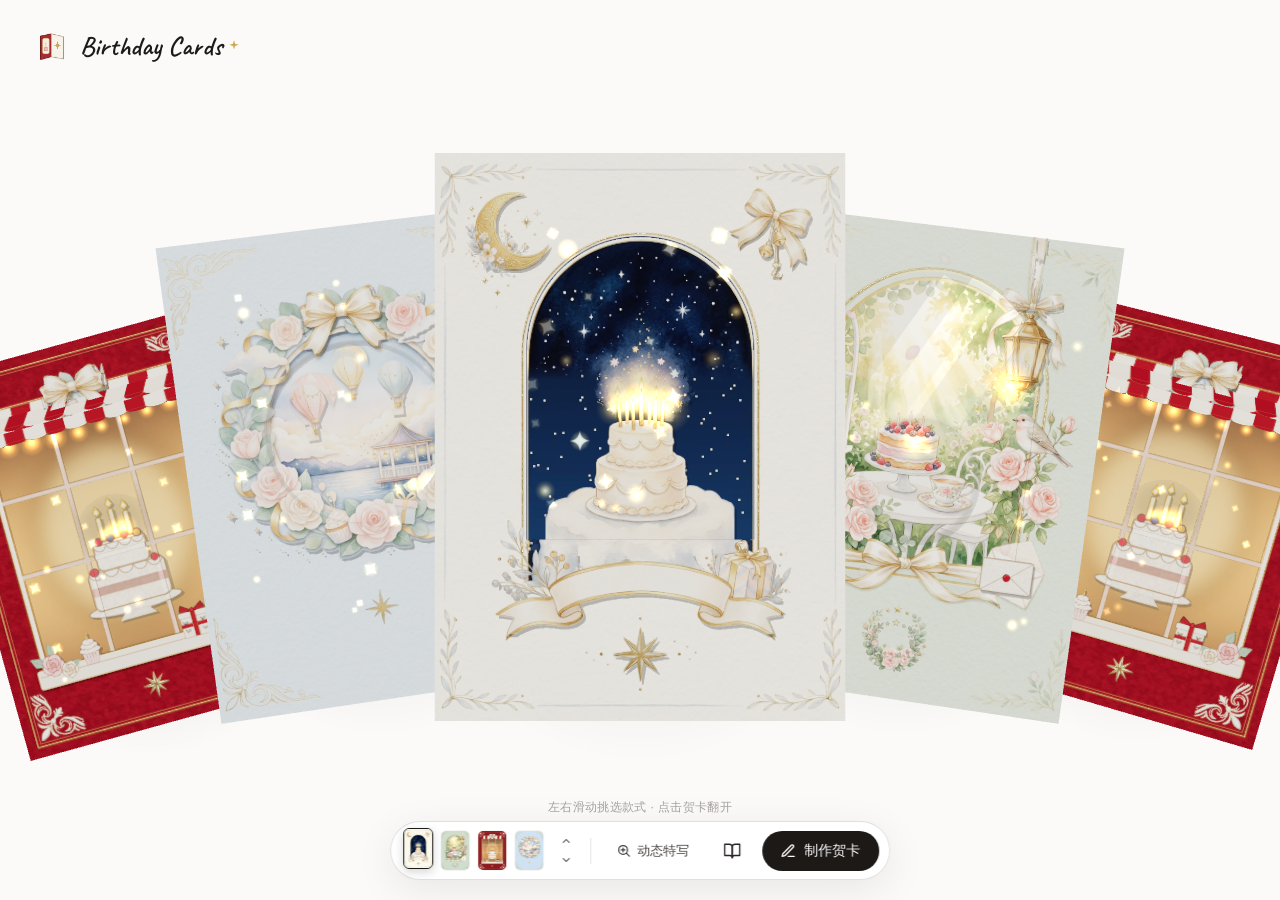
==== docs/index.html @ a349e6c0 "Initial commit: Birthday Cards 3D interactive greeting cards & GitHub Pages site" ====
<!DOCTYPE html>
<html lang="zh-CN">
<head>
  <meta charset="UTF-8" />
  <meta name="viewport" content="width=device-width, initial-scale=1.0, maximum-scale=1.0, user-scalable=no" />
  <title>Birthday Cards — 制作与分享你的生日贺卡</title>
  <meta property="og:title" content="Birthday Cards — 制作与分享你的生日贺卡" />
  <meta property="og:description" content="亲手挑一张 3D 立体生日贺卡，写下祝福、装进信封、盖上火漆印章，附带专属微信生日红包送给朋友。" />
  <meta property="og:type" content="website" />
  <link rel="icon" type="image/webp" href="./assets/brand/mark.webp" />
  <link rel="preconnect" href="https://fonts.googleapis.com" />
  <link rel="preconnect" href="https://fonts.gstatic.com" crossorigin />
  <link href="https://fonts.googleapis.com/css2?family=Caveat:wght@500;600&family=Cormorant+Garamond:ital,wght@0,500;0,600;1,500&family=Ma+Shan+Zheng&family=Noto+Serif+SC:wght@400;600&display=swap" rel="stylesheet" />
  <link rel="stylesheet" href="./css/styles.css" />
  <script type="importmap">
    {
      "imports": {
        "three": "./vendor/three.module.js"
      }
    }
  </script>
</head>
<body>
  <div id="site-loading" class="site-loading" aria-hidden="false">
    <div class="loading-inner">
      <div class="loading-illustration">
        <img src="./assets/brand/mark.webp" alt="" class="loading-mark" />
        <svg class="loading-sparkles" viewBox="0 0 120 80" fill="none" aria-hidden="true">
          <path d="M22 18L24 23L29 25L24 27L22 32L20 27L15 25L20 23Z" fill="#d4a84f" />
          <path d="M98 14L99.5 18L103.5 19.5L99.5 21L98 25L96.5 21L92.5 19.5L96.5 18Z" fill="#d4a84f" />
          <circle cx="92" cy="60" r="2.2" fill="#d4a84f" opacity="0.7" />
          <circle cx="30" cy="62" r="1.8" fill="#d4a84f" opacity="0.6" />
        </svg>
      </div>
      <div class="loading-title">Birthday Cards</div>
      <div class="loading-subtitle">A little birthday magic is on its way...</div>
    </div>
  </div>

  <div id="app"></div>
  <div id="toast-container" class="toast-container" aria-live="polite"></div>

  <script>
    window.__STANDALONE_BUNDLE__ = true;
    window.__INLINE_ASSETS__ = {"/assets/brand/mark.png": "./assets/brand/mark.webp", "/assets/cards/candlelight-wish/cover.png": "./assets/cards/candlelight-wish/cover.webp", "/assets/cards/candlelight-wish/emblem.png": "./assets/cards/candlelight-wish/emblem.webp", "/assets/cards/candlelight-wish/foil.png": "./assets/cards/candlelight-wish/foil.webp", "/assets/cards/candlelight-wish/layers/bg.png": "./assets/cards/candlelight-wish/layers/bg.webp", "/assets/cards/candlelight-wish/layers/cake.png": "./assets/cards/candlelight-wish/layers/cake.webp", "/assets/cards/candlelight-wish/layers/frame.png": "./assets/cards/candlelight-wish/layers/frame.webp", "/assets/cards/candlelight-wish/layers/prop-bells.png": "./assets/cards/candlelight-wish/layers/prop-bells.webp", "/assets/cards/candlelight-wish/layers/prop-moon.png": "./assets/cards/candlelight-wish/layers/prop-moon.webp", "/assets/cards/candlelight-wish/layers/prop-ribbon.png": "./assets/cards/candlelight-wish/layers/prop-ribbon.webp", "/assets/cards/candlelight-wish/layers/prop-star.png": "./assets/cards/candlelight-wish/layers/prop-star.webp", "/assets/cards/candlelight-wish/relief-normal.png": "./assets/cards/candlelight-wish/relief-normal.webp", "/assets/cards/candlelight-wish/thumb.png": "./assets/cards/candlelight-wish/thumb.webp", "/assets/cards/garden-tea/cover.png": "./assets/cards/garden-tea/cover.webp", "/assets/cards/garden-tea/emblem.png": "./assets/cards/garden-tea/emblem.webp", "/assets/cards/garden-tea/foil.png": "./assets/cards/garden-tea/foil.webp", "/assets/cards/garden-tea/layers/bg.png": "./assets/cards/garden-tea/layers/bg.webp", "/assets/cards/garden-tea/layers/frame.png": "./assets/cards/garden-tea/layers/frame.webp", "/assets/cards/garden-tea/layers/prop-envelope.png": "./assets/cards/garden-tea/layers/prop-envelope.webp", "/assets/cards/garden-tea/layers/prop-lantern.png": "./assets/cards/garden-tea/layers/prop-lantern.webp", "/assets/cards/garden-tea/layers/prop-ribbon.png": "./assets/cards/garden-tea/layers/prop-ribbon.webp", "/assets/cards/garden-tea/layers/prop-wreath.png": "./assets/cards/garden-tea/layers/prop-wreath.webp", "/assets/cards/garden-tea/layers/table.png": "./assets/cards/garden-tea/layers/table.webp", "/assets/cards/garden-tea/relief-normal.png": "./assets/cards/garden-tea/relief-normal.webp", "/assets/cards/garden-tea/thumb.png": "./assets/cards/garden-tea/thumb.webp", "/assets/cards/patisserie-window/cover.png": "./assets/cards/patisserie-window/cover.webp", "/assets/cards/patisserie-window/emblem.png": "./assets/cards/patisserie-window/emblem.webp", "/assets/cards/patisserie-window/foil.png": "./assets/cards/patisserie-window/foil.webp", "/assets/cards/patisserie-window/layers/awning-tex.png": "./assets/cards/patisserie-window/layers/awning-tex.webp", "/assets/cards/patisserie-window/layers/bg.png": "./assets/cards/patisserie-window/layers/bg.webp", "/assets/cards/patisserie-window/layers/cake.png": "./assets/cards/patisserie-window/layers/cake.webp", "/assets/cards/patisserie-window/layers/frame.png": "./assets/cards/patisserie-window/layers/frame.webp", "/assets/cards/patisserie-window/layers/prop-bow.png": "./assets/cards/patisserie-window/layers/prop-bow.webp", "/assets/cards/patisserie-window/layers/prop-sill.png": "./assets/cards/patisserie-window/layers/prop-sill.webp", "/assets/cards/patisserie-window/relief-normal.png": "./assets/cards/patisserie-window/relief-normal.webp", "/assets/cards/patisserie-window/thumb.png": "./assets/cards/patisserie-window/thumb.webp", "/assets/cards/sky-balloons/cover.png": "./assets/cards/sky-balloons/cover.webp", "/assets/cards/sky-balloons/emblem.png": "./assets/cards/sky-balloons/emblem.webp", "/assets/cards/sky-balloons/foil.png": "./assets/cards/sky-balloons/foil.webp", "/assets/cards/sky-balloons/layers/balloon-blue.png": "./assets/cards/sky-balloons/layers/balloon-blue.webp", "/assets/cards/sky-balloons/layers/balloon-gold.png": "./assets/cards/sky-balloons/layers/balloon-gold.webp", "/assets/cards/sky-balloons/layers/balloon-pink.png": "./assets/cards/sky-balloons/layers/balloon-pink.webp", "/assets/cards/sky-balloons/layers/bg.png": "./assets/cards/sky-balloons/layers/bg.webp", "/assets/cards/sky-balloons/layers/frame.png": "./assets/cards/sky-balloons/layers/frame.webp", "/assets/cards/sky-balloons/layers/prop-bow.png": "./assets/cards/sky-balloons/layers/prop-bow.webp", "/assets/cards/sky-balloons/layers/prop-star.png": "./assets/cards/sky-balloons/layers/prop-star.webp", "/assets/cards/sky-balloons/layers/wreath.png": "./assets/cards/sky-balloons/layers/wreath.webp", "/assets/cards/sky-balloons/relief-normal.png": "./assets/cards/sky-balloons/relief-normal.webp", "/assets/cards/sky-balloons/thumb.png": "./assets/cards/sky-balloons/thumb.webp", "/assets/stickers/balloon.png": "./assets/stickers/balloon.webp", "/assets/stickers/bow.png": "./assets/stickers/bow.webp", "/assets/stickers/cake.png": "./assets/stickers/cake.webp", "/assets/stickers/candle.png": "./assets/stickers/candle.webp", "/assets/stickers/crown.png": "./assets/stickers/crown.webp", "/assets/stickers/cupcake.png": "./assets/stickers/cupcake.webp", "/assets/stickers/envelope.png": "./assets/stickers/envelope.webp", "/assets/stickers/gift.png": "./assets/stickers/gift.webp", "/assets/stickers/moon.png": "./assets/stickers/moon.webp", "/assets/stickers/sparkles.png": "./assets/stickers/sparkles.webp", "/assets/stickers/star-gold.png": "./assets/stickers/star-gold.webp", "/assets/stickers/wreath.png": "./assets/stickers/wreath.webp", "/assets/textures/kraft-albedo.png": "./assets/textures/kraft-albedo.webp", "/assets/textures/kraft-normal.png": "./assets/textures/kraft-normal.webp", "/assets/textures/lining-crimson-stars.png": "./assets/textures/lining-crimson-stars.webp", "/assets/textures/pearl-normal.png": "./assets/textures/pearl-normal.webp", "/assets/textures/watercolor-normal.png": "./assets/textures/watercolor-normal.webp", "/assets/textures/watercolor-rough.png": "./assets/textures/watercolor-rough.webp"};
  </script>
  <script type="module" src="./js/main.js"></script>
</body>
</html>
---- docs/css/styles.css ----
:root {
  --bg-canvas: #fbfaf9;
  --surface-white: #ffffff;
  --surface-glass: rgba(255, 255, 255, 0.92);
  --border-subtle: rgba(214, 211, 209, 0.72);
  --border-hairline: #ece9e4;
  --ink-900: #1c1917;
  --ink-800: #292524;
  --ink-700: #44403c;
  --ink-600: #57534e;
  --ink-500: #78716c;
  --ink-400: #a8a29e;
  --stone-100: #f5f5f4;
  --stone-200: #e7e5e4;
  --amber-50: #fffbeb;
  --amber-900: #78350f;
  --emerald-50: #ecfdf5;
  --emerald-800: #065f46;
  --gold-accent: #c89b44;
  --shadow-dock: 0 10px 40px rgba(0, 0, 0, 0.08);
  --shadow-soft: 0 4px 18px rgba(0, 0, 0, 0.06);

  --font-sans: -apple-system, BlinkMacSystemFont, "PingFang SC", "Hiragino Sans GB", "Microsoft YaHei", "Segoe UI", sans-serif;
  --font-hand-zh: "Ma Shan Zheng", "Kaiti SC", "STKaiti", "KaiTi", serif;
  --font-caveat: "Caveat", "Cormorant Garamond", "Segoe Script", cursive;
  --font-songti: "Noto Serif SC", "Songti SC", "STSong", "SimSun", serif;
}

*, *::before, *::after {
  box-sizing: border-box;
}

html, body {
  margin: 0;
  padding: 0;
  width: 100%;
  height: 100%;
  background: var(--bg-canvas);
  color: var(--ink-900);
  font-family: var(--font-sans);
  -webkit-font-smoothing: antialiased;
  -moz-osx-font-smoothing: grayscale;
  overflow: hidden;
  user-select: none;
}

button, input, textarea {
  font-family: inherit;
}

button {
  cursor: pointer;
  border: none;
  background: none;
  color: inherit;
  padding: 0;
}

a {
  color: inherit;
  text-decoration: none;
}

/* Loading Splash */
.site-loading {
  position: fixed;
  inset: 0;
  z-index: 9999;
  background: var(--bg-canvas);
  display: flex;
  align-items: center;
  justify-content: center;
  transition: opacity 0.45s ease, visibility 0.45s ease;
}

.site-loading.hidden {
  opacity: 0;
  visibility: hidden;
  pointer-events: none;
}

.loading-inner {
  display: flex;
  flex-direction: column;
  align-items: center;
  text-align: center;
  gap: 10px;
}

.loading-illustration {
  position: relative;
  width: 120px;
  height: 80px;
  display: flex;
  align-items: center;
  justify-content: center;
}

.loading-mark {
  width: 66px;
  height: 66px;
  object-fit: contain;
  animation: gentle-float 2.4s ease-in-out infinite;
}

.loading-sparkles {
  position: absolute;
  inset: 0;
  width: 100%;
  height: 100%;
}

.loading-title {
  font-family: var(--font-caveat);
  font-size: 32px;
  font-weight: 600;
  letter-spacing: 0.01em;
  color: var(--ink-900);
}

.loading-subtitle {
  font-size: 13px;
  color: var(--ink-500);
  letter-spacing: 0.02em;
}

@keyframes gentle-float {
  0%, 100% { transform: translateY(0px); }
  50% { transform: translateY(-4px); }
}

/* App Shell */
#app {
  position: relative;
  width: 100%;
  height: 100%;
}

.stage-canvas-wrap {
  position: relative;
  width: 100%;
  height: 100%;
  overflow: hidden;
  touch-action: none;
}

.stage-canvas-wrap canvas {
  display: block;
  width: 100%;
  height: 100%;
  outline: none;
}

/* Brand Header (Home & Letter & Outbox) */
.brand-lockup {
  position: fixed;
  top: 22px;
  left: 28px;
  z-index: 30;
  display: inline-flex;
  align-items: center;
  gap: 10px;
  padding: 6px 10px 6px 6px;
  border-radius: 14px;
  transition: opacity 0.2s ease;
}

.brand-lockup:hover {
  opacity: 0.82;
}

.brand-mark {
  width: 36px;
  height: 36px;
  object-fit: contain;
}

.brand-wordmark {
  display: inline-flex;
  align-items: center;
  gap: 5px;
  font-family: var(--font-caveat);
  font-size: 27px;
  font-weight: 600;
  color: var(--ink-900);
  line-height: 1;
}

.brand-wordmark-zh {
  font-size: 13px;
  font-family: var(--font-sans);
  font-weight: 500;
  color: var(--ink-500);
  margin-left: 4px;
}

/* Home View */
.home-view {
  position: relative;
  width: 100%;
  height: 100%;
}

.home-hint {
  position: fixed;
  bottom: 84px;
  left: 50%;
  transform: translateX(-50%);
  z-index: 20;
  font-size: 12px;
  color: var(--ink-400);
  letter-spacing: 0.03em;
  pointer-events: none;
  transition: opacity 0.25s ease;
}

.home-dock {
  position: fixed;
  bottom: 20px;
  left: 50%;
  transform: translateX(-50%);
  z-index: 30;
  display: flex;
  align-items: center;
  gap: 10px;
  padding: 8px 10px 8px 12px;
  border-radius: 999px;
  background: var(--surface-glass);
  backdrop-filter: blur(20px);
  -webkit-backdrop-filter: blur(20px);
  border: 1px solid var(--border-subtle);
  box-shadow: var(--shadow-dock);
}

.dock-thumbs {
  display: flex;
  align-items: center;
  gap: 7px;
}

.dock-thumb-btn {
  position: relative;
  width: 30px;
  height: 41px;
  border-radius: 6px;
  overflow: hidden;
  border: 1.5px solid transparent;
  transition: transform 0.2s ease, border-color 0.2s ease, box-shadow 0.2s ease;
  background: var(--stone-100);
}

.dock-thumb-btn img {
  width: 100%;
  height: 100%;
  object-fit: cover;
  display: block;
}

.dock-thumb-btn[aria-pressed="true"] {
  border-color: var(--ink-900);
  transform: translateY(-2px);
  box-shadow: 0 3px 10px rgba(28, 25, 23, 0.18);
}

.dock-thumb-btn:hover:not([aria-pressed="true"]) {
  transform: translateY(-1px);
  border-color: var(--ink-400);
}

.dock-nav-arrows {
  display: flex;
  flex-direction: column;
  gap: 2px;
  padding: 0 2px;
}

.dock-arrow-btn {
  width: 20px;
  height: 17px;
  display: flex;
  align-items: center;
  justify-content: center;
  border-radius: 4px;
  color: var(--ink-500);
  transition: color 0.15s, background 0.15s;
}

.dock-arrow-btn:hover {
  color: var(--ink-900);
  background: rgba(28, 25, 23, 0.06);
}

.dock-divider {
  width: 1px;
  height: 26px;
  background: var(--stone-200);
  margin: 0 2px;
}

.dock-icon-btn {
  width: 40px;
  height: 40px;
  border-radius: 999px;
  display: inline-flex;
  align-items: center;
  justify-content: center;
  color: var(--ink-800);
  transition: background 0.18s ease, transform 0.15s ease;
}

.dock-icon-btn:hover {
  background: rgba(28, 25, 23, 0.06);
}

.dock-icon-btn[aria-pressed="true"] {
  background: rgba(28, 25, 23, 0.08);
  color: var(--ink-900);
}

.primary-pill-btn {
  display: inline-flex;
  align-items: center;
  justify-content: center;
  gap: 8px;
  height: 40px;
  padding: 0 18px;
  border-radius: 999px;
  background: var(--ink-900);
  color: #ffffff;
  font-size: 14px;
  font-weight: 500;
  letter-spacing: 0.01em;
  transition: background 0.18s ease, transform 0.15s ease;
  white-space: nowrap;
}

.primary-pill-btn:hover {
  background: var(--ink-800);
}

.primary-pill-btn:active {
  transform: scale(0.98);
}

.primary-pill-btn:disabled {
  opacity: 0.45;
  cursor: not-allowed;
}

.secondary-pill-btn {
  display: inline-flex;
  align-items: center;
  justify-content: center;
  gap: 6px;
  height: 36px;
  padding: 0 14px;
  border-radius: 999px;
  background: var(--surface-white);
  border: 1px solid var(--stone-200);
  color: var(--ink-800);
  font-size: 13px;
  font-weight: 500;
  transition: background 0.15s, border-color 0.15s;
  white-space: nowrap;
}

.secondary-pill-btn:hover {
  background: var(--stone-100);
  border-color: var(--ink-400);
}

/* Editor View Layout */
.editor-shell {
  display: flex;
  flex-direction: column;
  width: 100%;
  height: 100%;
  background: var(--bg-canvas);
}

.editor-topbar {
  height: 56px;
  flex-shrink: 0;
  display: flex;
  align-items: center;
  justify-content: space-between;
  padding: 0 20px;
  background: var(--surface-white);
  border-bottom: 1px solid var(--border-hairline);
  z-index: 30;
}

.topbar-back-btn {
  display: inline-flex;
  align-items: center;
  gap: 6px;
  font-size: 15px;
  font-weight: 600;
  color: var(--ink-900);
  padding: 6px 10px 6px 4px;
  border-radius: 8px;
  transition: background 0.15s;
}

.topbar-back-btn:hover {
  background: var(--stone-100);
}

.topbar-stepper {
  display: flex;
  align-items: center;
  gap: 10px;
  font-size: 14px;
}

.step-label {
  color: var(--ink-400);
  font-weight: 500;
  transition: color 0.2s;
}

.step-label.active {
  color: var(--ink-900);
  font-weight: 600;
}

.step-sep {
  color: var(--ink-400);
  font-size: 12px;
}

.topbar-actions {
  display: flex;
  align-items: center;
  gap: 10px;
}

.topbar-cta {
  height: 36px;
  padding: 0 18px;
  border-radius: 10px;
  background: var(--ink-900);
  color: #ffffff;
  font-size: 14px;
  font-weight: 500;
  transition: background 0.15s;
}

.topbar-cta:hover {
  background: var(--ink-800);
}

.topbar-secondary {
  height: 36px;
  padding: 0 16px;
  border-radius: 10px;
  background: var(--surface-white);
  border: 1px solid var(--stone-200);
  color: var(--ink-800);
  font-size: 14px;
  font-weight: 500;
}

.topbar-secondary:hover {
  background: var(--stone-100);
}

.editor-body {
  flex: 1;
  min-height: 0;
  display: flex;
  position: relative;
}

/* Left Tool Rail */
.editor-rail {
  width: 76px;
  flex-shrink: 0;
  background: var(--surface-white);
  border-right: 1px solid var(--border-hairline);
  padding: 16px 10px;
  display: flex;
  flex-direction: column;
  align-items: center;
  gap: 10px;
  z-index: 25;
}

.rail-tab-btn {
  width: 54px;
  height: 58px;
  border-radius: 14px;
  display: flex;
  flex-direction: column;
  align-items: center;
  justify-content: center;
  gap: 5px;
  color: var(--ink-600);
  font-size: 12px;
  font-weight: 500;
  transition: background 0.18s, color 0.18s;
}

.rail-tab-btn:hover:not(.active) {
  background: var(--stone-100);
  color: var(--ink-900);
}

.rail-tab-btn.active {
  background: var(--ink-900);
  color: #ffffff;
}

/* Center Stage */
.editor-stage {
  flex: 1;
  min-width: 0;
  position: relative;
  background: var(--bg-canvas);
}

.stage-pagination {
  position: absolute;
  bottom: 20px;
  left: 50%;
  transform: translateX(-50%);
  z-index: 20;
  display: inline-flex;
  align-items: center;
  gap: 14px;
  padding: 6px 14px;
  border-radius: 999px;
  background: rgba(255, 255, 255, 0.78);
  backdrop-filter: blur(12px);
  border: 1px solid rgba(231, 229, 228, 0.7);
  font-size: 13px;
  color: var(--ink-600);
}

.page-nav-btn {
  width: 28px;
  height: 28px;
  border-radius: 999px;
  display: inline-flex;
  align-items: center;
  justify-content: center;
  color: var(--ink-600);
  transition: background 0.15s, color 0.15s;
}

.page-nav-btn:hover {
  background: rgba(28, 25, 23, 0.07);
  color: var(--ink-900);
}

.page-indicator {
  min-width: 72px;
  text-align: center;
  font-weight: 500;
}

/* Projected Canvas Overlays (Inline Text Editor & Sticker Gizmo) */
.canvas-overlay-layer {
  position: absolute;
  inset: 0;
  pointer-events: none;
  z-index: 18;
  overflow: hidden;
}

.inline-text-editor {
  position: absolute;
  pointer-events: auto;
  background: rgba(255, 255, 255, 0.92);
  border: 1.5px solid var(--ink-900);
  border-radius: 8px;
  padding: 6px 10px;
  color: var(--ink-900);
  outline: none;
  box-shadow: 0 8px 26px rgba(0, 0, 0, 0.12);
  resize: none;
  line-height: 1.45;
  overflow: auto;
}

.sticker-gizmo {
  position: absolute;
  pointer-events: auto;
  border: 1.5px dashed rgba(28, 25, 23, 0.68);
  border-radius: 8px;
  cursor: move;
  box-shadow: 0 0 0 1px rgba(255, 255, 255, 0.75);
}

.gizmo-handle {
  position: absolute;
  width: 22px;
  height: 22px;
  border-radius: 999px;
  background: var(--ink-900);
  color: #ffffff;
  display: flex;
  align-items: center;
  justify-content: center;
  font-size: 12px;
  box-shadow: 0 2px 8px rgba(0, 0, 0, 0.2);
}

.gizmo-delete {
  top: -11px;
  right: -11px;
  cursor: pointer;
}

.gizmo-scale {
  bottom: -11px;
  right: -11px;
  cursor: nwse-resize;
  background: #ffffff;
  color: var(--ink-900);
  border: 1.5px solid var(--ink-900);
}

.gizmo-rotate {
  top: -11px;
  left: -11px;
  cursor: grab;
  background: #ffffff;
  color: var(--ink-900);
  border: 1.5px solid var(--ink-900);
}

/* Right Drawer */
.editor-drawer {
  width: 306px;
  flex-shrink: 0;
  background: var(--surface-white);
  border-left: 1px solid var(--border-hairline);
  padding: 22px 20px;
  overflow-y: auto;
  z-index: 25;
}

.drawer-title {
  margin: 0 0 4px;
  font-size: 16px;
  font-weight: 600;
  color: var(--ink-900);
}

.drawer-subtitle {
  margin: 0 0 18px;
  font-size: 12px;
  line-height: 1.5;
  color: var(--ink-500);
}

/* Cover Grid */
.cover-grid {
  display: grid;
  grid-template-columns: repeat(2, 1fr);
  gap: 12px;
}

.cover-card-option {
  position: relative;
  border-radius: 12px;
  overflow: hidden;
  border: 2px solid transparent;
  background: var(--stone-100);
  aspect-ratio: 26 / 36;
  transition: transform 0.15s ease, border-color 0.15s ease;
}

.cover-card-option img {
  width: 100%;
  height: 100%;
  object-fit: cover;
  display: block;
}

.cover-card-option:hover {
  transform: translateY(-2px);
}

.cover-card-option.active {
  border-color: var(--ink-900);
}

.cover-check {
  position: absolute;
  top: 8px;
  right: 8px;
  width: 22px;
  height: 22px;
  border-radius: 999px;
  background: var(--ink-900);
  color: #ffffff;
  display: flex;
  align-items: center;
  justify-content: center;
  box-shadow: 0 2px 6px rgba(0, 0, 0, 0.2);
}

.cover-name-tag {
  position: absolute;
  left: 6px;
  right: 6px;
  bottom: 6px;
  padding: 3px 6px;
  border-radius: 6px;
  background: rgba(255, 255, 255, 0.88);
  backdrop-filter: blur(6px);
  font-size: 11px;
  font-weight: 500;
  color: var(--ink-900);
  text-align: center;
}

/* Paper List */
.paper-list {
  display: flex;
  flex-direction: column;
  gap: 10px;
}

.paper-option {
  display: flex;
  align-items: center;
  gap: 12px;
  width: 100%;
  padding: 10px 12px;
  border-radius: 12px;
  border: 1px solid var(--border-hairline);
  background: var(--surface-white);
  font-size: 14px;
  font-weight: 500;
  color: var(--ink-800);
  text-align: left;
  transition: background 0.15s, border-color 0.15s, color 0.15s;
}

.paper-option:hover:not(.active) {
  background: var(--stone-100);
}

.paper-option.active {
  background: var(--ink-900);
  border-color: var(--ink-900);
  color: #ffffff;
}

.paper-swatch {
  width: 34px;
  height: 34px;
  border-radius: 8px;
  border: 1px solid rgba(0, 0, 0, 0.1);
  flex-shrink: 0;
}

.paper-swatch.watercolor {
  background: radial-gradient(circle at 30% 30%, #faf8f4, #efe9df);
}

.paper-swatch.kraft {
  background: radial-gradient(circle at 30% 30%, #d1b593, #b99974);
}

.paper-swatch.pearl {
  background: linear-gradient(135deg, #fbf7f8 0%, #efe6eb 50%, #f9f4f6 100%);
}

/* Stickers Grid */
.sticker-grid {
  display: grid;
  grid-template-columns: repeat(3, 1fr);
  gap: 10px;
}

.sticker-cell {
  aspect-ratio: 1;
  border-radius: 12px;
  border: 1px solid var(--border-hairline);
  background: #fcfbfa;
  padding: 8px;
  display: flex;
  align-items: center;
  justify-content: center;
  transition: transform 0.15s, border-color 0.15s, box-shadow 0.15s;
}

.sticker-cell:hover {
  transform: translateY(-2px);
  border-color: var(--ink-400);
  box-shadow: 0 4px 12px rgba(0, 0, 0, 0.06);
}

.sticker-cell img {
  width: 100%;
  height: 100%;
  object-fit: contain;
  pointer-events: none;
}

.sticker-tip {
  margin-top: 14px;
  padding: 10px 12px;
  border-radius: 10px;
  background: var(--stone-100);
  font-size: 12px;
  color: var(--ink-600);
  line-height: 1.5;
}

/* Text Panel */
.panel-section-label {
  font-size: 12px;
  font-weight: 500;
  color: var(--ink-500);
  margin: 0 0 8px;
}

.font-pills {
  display: grid;
  grid-template-columns: repeat(3, 1fr);
  gap: 8px;
  margin-bottom: 20px;
}

.font-pill-btn {
  height: 38px;
  border-radius: 999px;
  background: var(--stone-100);
  color: var(--ink-800);
  font-size: 14px;
  display: flex;
  align-items: center;
  justify-content: center;
  transition: background 0.15s, color 0.15s;
}

.font-pill-btn.active {
  background: var(--ink-900);
  color: #ffffff;
}

.font-pill-btn.font-hand {
  font-family: var(--font-hand-zh);
  font-size: 15px;
}

.font-pill-btn.font-en {
  font-family: var(--font-caveat);
  font-style: italic;
  font-size: 17px;
}

.font-pill-btn.font-song {
  font-family: var(--font-songti);
}

.preset-wish-list {
  display: flex;
  flex-direction: column;
  gap: 8px;
  margin-bottom: 20px;
}

.preset-wish-btn {
  width: 100%;
  padding: 10px 12px;
  border-radius: 10px;
  background: #faf9f7;
  border: 1px solid var(--border-hairline);
  font-size: 13px;
  line-height: 1.45;
  color: var(--ink-800);
  text-align: left;
  transition: background 0.15s, border-color 0.15s;
}

.preset-wish-btn:hover {
  background: var(--stone-100);
  border-color: var(--ink-400);
}

.text-inputs-stack {
  display: flex;
  flex-direction: column;
  gap: 10px;
  padding-top: 14px;
  border-top: 1px solid var(--border-hairline);
}

.field-group label {
  display: block;
  font-size: 11px;
  color: var(--ink-500);
  margin-bottom: 4px;
}

.field-input, .field-textarea {
  width: 100%;
  border-radius: 8px;
  border: 1px solid var(--stone-200);
  background: #faf9f7;
  padding: 8px 10px;
  font-size: 13px;
  color: var(--ink-900);
  outline: none;
  transition: border-color 0.15s, background 0.15s;
}

.field-input:focus, .field-textarea:focus {
  border-color: var(--ink-900);
  background: #ffffff;
}

.field-textarea {
  min-height: 80px;
  resize: vertical;
  line-height: 1.5;
}

/* Music Panel */
.audio-upload-box {
  width: 100%;
  padding: 12px 14px;
  border-radius: 12px;
  border: 1px dashed var(--ink-400);
  background: #faf9f7;
  color: var(--ink-800);
  font-size: 13px;
  font-weight: 500;
  display: inline-flex;
  align-items: center;
  justify-content: center;
  gap: 8px;
  transition: border-color 0.15s, background 0.15s;
}

.audio-upload-box:hover {
  border-color: var(--ink-900);
  background: var(--stone-100);
}

.audio-active-card {
  margin-top: 12px;
  padding: 12px;
  border-radius: 12px;
  background: var(--stone-100);
  display: flex;
  flex-direction: column;
  gap: 8px;
}

.audio-active-row {
  display: flex;
  align-items: center;
  justify-content: space-between;
  gap: 8px;
}

.audio-track-name {
  font-size: 13px;
  font-weight: 500;
  color: var(--ink-900);
  overflow: hidden;
  text-overflow: ellipsis;
  white-space: nowrap;
}

.preset-music-list {
  margin-top: 18px;
  display: flex;
  flex-direction: column;
  gap: 8px;
}

.preset-music-btn {
  display: flex;
  align-items: center;
  justify-content: space-between;
  padding: 10px 12px;
  border-radius: 10px;
  border: 1px solid var(--border-hairline);
  background: var(--surface-white);
  font-size: 13px;
  color: var(--ink-800);
  transition: background 0.15s, border-color 0.15s;
}

.preset-music-btn.active {
  background: var(--ink-900);
  color: #ffffff;
  border-color: var(--ink-900);
}

/* Bottom Status Bar */
.editor-bottombar {
  height: 46px;
  flex-shrink: 0;
  display: flex;
  align-items: center;
  justify-content: space-between;
  padding: 0 20px;
  background: var(--surface-white);
  border-top: 1px solid var(--border-hairline);
  z-index: 25;
}

.zoom-group, .history-group {
  display: flex;
  align-items: center;
  gap: 6px;
}

.bar-icon-btn {
  width: 30px;
  height: 30px;
  border-radius: 8px;
  display: inline-flex;
  align-items: center;
  justify-content: center;
  color: var(--ink-600);
  transition: background 0.15s, color 0.15s;
}

.bar-icon-btn:hover:not(:disabled) {
  background: var(--stone-100);
  color: var(--ink-900);
}

.bar-icon-btn:disabled {
  opacity: 0.35;
  cursor: not-allowed;
}

.zoom-readout {
  min-width: 44px;
  text-align: center;
  font-size: 12px;
  color: var(--ink-600);
}

/* Preview Exit Pill */
.preview-exit-pill {
  position: fixed;
  top: 20px;
  right: 24px;
  z-index: 50;
  height: 38px;
  padding: 0 16px;
  border-radius: 999px;
  background: var(--surface-glass);
  backdrop-filter: blur(16px);
  border: 1px solid var(--border-subtle);
  box-shadow: var(--shadow-soft);
  font-size: 13px;
  font-weight: 500;
  color: var(--ink-900);
  display: inline-flex;
  align-items: center;
  gap: 6px;
}

/* Sealing & Delivery UI */
.seal-stage-wrap {
  position: relative;
  flex: 1;
  min-height: 0;
  display: flex;
}

.seal-canvas-area {
  flex: 1;
  position: relative;
  min-width: 0;
}

.seal-hold-overlay {
  position: absolute;
  inset: 0;
  pointer-events: none;
  display: flex;
  align-items: center;
  justify-content: center;
}

.seal-ring-btn {
  position: absolute;
  transform: translate(-50%, -50%);
  width: 112px;
  height: 112px;
  border-radius: 999px;
  pointer-events: auto;
  display: flex;
  align-items: center;
  justify-content: center;
  background: radial-gradient(circle, rgba(255, 255, 255, 0.25) 0%, rgba(255, 255, 255, 0) 70%);
  touch-action: none;
}

.seal-ring-svg {
  width: 100%;
  height: 100%;
  transform: rotate(-90deg);
}

.seal-ring-track {
  fill: none;
  stroke: rgba(168, 162, 158, 0.4);
  stroke-width: 3;
}

.seal-ring-progress {
  fill: none;
  stroke: #b91c1c;
  stroke-width: 3.5;
  stroke-linecap: round;
  transition: stroke-dashoffset 0.04s linear;
}

.seal-prompt-caption {
  position: absolute;
  bottom: 42px;
  left: 50%;
  transform: translateX(-50%);
  font-size: 14px;
  color: var(--ink-600);
  background: rgba(251, 250, 249, 0.85);
  padding: 6px 14px;
  border-radius: 999px;
  white-space: nowrap;
  pointer-events: none;
}

.delivery-drawer {
  width: 364px;
  flex-shrink: 0;
  background: var(--surface-white);
  border-left: 1px solid var(--border-hairline);
  padding: 40px 28px;
  display: flex;
  flex-direction: column;
  justify-content: center;
  z-index: 25;
}

.delivery-heading {
  margin: 0 0 6px;
  font-size: 20px;
  font-weight: 600;
  color: var(--ink-900);
}

.delivery-sub {
  margin: 0 0 24px;
  font-size: 13px;
  color: var(--ink-500);
}

.schedule-pills {
  display: flex;
  flex-wrap: wrap;
  gap: 8px;
  margin-bottom: 12px;
}

.schedule-pill {
  height: 34px;
  padding: 0 12px;
  border-radius: 10px;
  background: var(--stone-100);
  color: var(--ink-700);
  font-size: 13px;
  font-weight: 500;
  transition: background 0.15s, color 0.15s;
}

.schedule-pill.active {
  background: var(--ink-900);
  color: #ffffff;
}

.custom-date-row {
  margin-bottom: 12px;
}

.delivery-note {
  margin: 0 0 22px;
  font-size: 12px;
  line-height: 1.6;
  color: var(--ink-400);
}

.send-submit-btn {
  width: 100%;
  height: 46px;
  border-radius: 12px;
  background: var(--ink-900);
  color: #ffffff;
  font-size: 15px;
  font-weight: 500;
  transition: background 0.15s;
}

.send-submit-btn:hover {
  background: var(--ink-800);
}

/* Sent Confirmation View */
.sent-confirmation {
  flex: 1;
  display: flex;
  align-items: center;
  justify-content: center;
  padding: 24px;
}

.sent-card {
  width: 100%;
  max-width: 440px;
}

.sent-title {
  margin: 0 0 6px;
  font-size: 22px;
  font-weight: 600;
  color: var(--ink-900);
}

.sent-subtitle {
  margin: 0 0 20px;
  font-size: 14px;
  color: var(--ink-500);
  line-height: 1.5;
}

.share-link-box {
  display: flex;
  align-items: center;
  gap: 8px;
  padding: 6px 6px 6px 14px;
  border-radius: 14px;
  border: 1px solid var(--stone-200);
  background: var(--surface-white);
  margin-bottom: 16px;
}

.share-link-input {
  flex: 1;
  min-width: 0;
  border: none;
  background: transparent;
  font-size: 13px;
  color: var(--ink-700);
  outline: none;
}

.copy-dark-btn {
  height: 36px;
  padding: 0 14px;
  border-radius: 10px;
  background: var(--ink-900);
  color: #ffffff;
  font-size: 13px;
  font-weight: 500;
  display: inline-flex;
  align-items: center;
  gap: 6px;
  flex-shrink: 0;
}

.outbox-callout {
  padding: 16px 18px;
  border-radius: 14px;
  background: var(--amber-50);
  color: var(--amber-900);
  margin-bottom: 22px;
}

.outbox-callout-title {
  display: flex;
  align-items: center;
  gap: 6px;
  font-size: 14px;
  font-weight: 600;
  margin-bottom: 6px;
}

.outbox-callout-desc {
  margin: 0 0 12px;
  font-size: 12.5px;
  line-height: 1.55;
  opacity: 0.9;
}

.outbox-callout-links {
  display: flex;
  flex-direction: column;
  align-items: flex-start;
  gap: 6px;
}

.text-link-btn {
  font-size: 13px;
  font-weight: 500;
  text-decoration: underline;
  text-underline-offset: 3px;
  color: inherit;
}

.sent-footer-actions {
  display: flex;
  align-items: center;
  gap: 18px;
}

.sent-footer-primary {
  flex: 1;
  height: 44px;
  border-radius: 999px;
  background: var(--ink-900);
  color: #ffffff;
  font-size: 14px;
  font-weight: 500;
}

.sent-footer-secondary {
  font-size: 14px;
  color: var(--ink-600);
  padding: 8px 10px;
}

.sent-footer-secondary:hover {
  color: var(--ink-900);
}

/* Recipient Letter View */
.letter-view {
  position: relative;
  width: 100%;
  height: 100%;
}

.letter-stage-prompt {
  position: fixed;
  bottom: 42px;
  left: 50%;
  transform: translateX(-50%);
  z-index: 25;
  font-size: 14px;
  color: var(--ink-600);
  background: rgba(251, 250, 249, 0.88);
  backdrop-filter: blur(8px);
  padding: 8px 18px;
  border-radius: 999px;
  border: 1px solid rgba(214, 211, 209, 0.6);
  white-space: nowrap;
  pointer-events: none;
}

.letter-locked-banner {
  position: fixed;
  bottom: 40px;
  left: 50%;
  transform: translateX(-50%);
  z-index: 25;
  width: min(92vw, 420px);
  padding: 18px 22px;
  border-radius: 18px;
  background: var(--surface-glass);
  backdrop-filter: blur(20px);
  border: 1px solid var(--border-subtle);
  box-shadow: var(--shadow-dock);
  text-align: center;
}

.letter-locked-banner h2 {
  margin: 0 0 6px;
  font-size: 17px;
  font-weight: 600;
}

.letter-locked-banner p {
  margin: 0;
  font-size: 13px;
  color: var(--ink-500);
  line-height: 1.5;
}

.music-float-pill {
  position: fixed;
  top: 24px;
  right: 28px;
  z-index: 30;
  height: 40px;
  padding: 0 14px;
  border-radius: 999px;
  background: var(--surface-glass);
  backdrop-filter: blur(18px);
  border: 1px solid var(--border-subtle);
  box-shadow: var(--shadow-soft);
  display: inline-flex;
  align-items: center;
  gap: 8px;
  font-size: 13px;
  color: var(--ink-800);
}

.music-float-pill.playing {
  border-color: var(--ink-900);
}

.letter-bottom-dock {
  position: fixed;
  bottom: 28px;
  left: 50%;
  transform: translateX(-50%);
  z-index: 30;
  display: flex;
  align-items: center;
  gap: 10px;
  padding: 7px 10px;
  border-radius: 999px;
  background: var(--surface-glass);
  backdrop-filter: blur(20px);
  border: 1px solid var(--border-subtle);
  box-shadow: var(--shadow-dock);
}

/* Outbox View */
.outbox-view {
  width: 100%;
  height: 100%;
  overflow-y: auto;
  background: var(--bg-canvas);
}

.outbox-container {
  max-width: 760px;
  margin: 0 auto;
  padding: 88px 24px 64px;
}

.outbox-header {
  display: flex;
  align-items: flex-end;
  justify-content: space-between;
  gap: 16px;
  margin-bottom: 28px;
}

.outbox-header h1 {
  margin: 0 0 6px;
  font-size: 24px;
  font-weight: 600;
}

.outbox-header p {
  margin: 0;
  font-size: 13px;
  color: var(--ink-500);
}

.outbox-list {
  display: flex;
  flex-direction: column;
  gap: 12px;
}

.outbox-item {
  display: flex;
  align-items: center;
  gap: 16px;
  padding: 14px 16px;
  border-radius: 16px;
  background: var(--surface-white);
  border: 1px solid var(--border-hairline);
  box-shadow: 0 2px 10px rgba(0, 0, 0, 0.025);
}

.outbox-thumb {
  width: 44px;
  height: 61px;
  border-radius: 7px;
  object-fit: cover;
  flex-shrink: 0;
  border: 1px solid var(--stone-200);
}

.outbox-meta {
  flex: 1;
  min-width: 0;
}

.outbox-recipient {
  font-size: 15px;
  font-weight: 600;
  color: var(--ink-900);
  margin-bottom: 4px;
}

.outbox-status-row {
  display: flex;
  align-items: center;
  gap: 8px;
  flex-wrap: wrap;
}

.status-badge {
  display: inline-flex;
  align-items: center;
  padding: 2px 8px;
  border-radius: 999px;
  font-size: 11px;
  font-weight: 500;
}

.status-badge.opened {
  background: var(--emerald-50);
  color: var(--emerald-800);
}

.status-badge.delivered {
  background: var(--amber-50);
  color: var(--amber-900);
}

.status-badge.scheduled {
  background: var(--stone-100);
  color: var(--ink-600);
}

.outbox-time {
  font-size: 12px;
  color: var(--ink-400);
}

.outbox-actions {
  display: flex;
  align-items: center;
  gap: 8px;
}

.empty-state-box {
  padding: 48px 24px;
  text-align: center;
  border-radius: 16px;
  background: var(--surface-white);
  border: 1px solid var(--border-hairline);
  color: var(--ink-500);
  font-size: 14px;
}

/* Toast Notifications */
.toast-container {
  position: fixed;
  top: 20px;
  left: 50%;
  transform: translateX(-50%);
  z-index: 9990;
  display: flex;
  flex-direction: column;
  align-items: center;
  gap: 8px;
  pointer-events: none;
}

.toast-pill {
  padding: 9px 18px;
  border-radius: 999px;
  background: rgba(28, 25, 23, 0.92);
  color: #ffffff;
  font-size: 13px;
  font-weight: 500;
  box-shadow: 0 8px 24px rgba(0, 0, 0, 0.16);
  animation: toast-in 0.2s ease;
}

@keyframes toast-in {
  from { opacity: 0; transform: translateY(-8px); }
  to { opacity: 1; transform: translateY(0); }
}

/* Close-up Focus Controls & Toggles */
.dock-pill-toggle {
  display: inline-flex;
  align-items: center;
  gap: 6px;
  height: 36px;
  padding: 0 13px;
  border-radius: 999px;
  font-size: 13px;
  font-weight: 500;
  color: var(--ink-700);
  background: transparent;
  transition: background 0.16s, color 0.16s;
  white-space: nowrap;
}

.dock-pill-toggle:hover {
  background: rgba(28, 25, 23, 0.06);
  color: var(--ink-900);
}

.dock-pill-toggle.active,
.dock-pill-toggle[aria-pressed="true"] {
  background: #f5ecd7;
  color: #7c5812;
}

.closeup-stops-bar {
  position: fixed;
  bottom: 84px;
  left: 50%;
  transform: translateX(-50%);
  z-index: 28;
  display: inline-flex;
  align-items: center;
  gap: 6px;
  padding: 5px;
  border-radius: 999px;
  background: rgba(255, 255, 255, 0.9);
  backdrop-filter: blur(16px);
  border: 1px solid var(--border-subtle);
  box-shadow: 0 6px 24px rgba(0, 0, 0, 0.08);
}

.editor-stage .closeup-stops-bar {
  position: absolute;
  bottom: 70px;
}

.closeup-stop-pill {
  height: 28px;
  padding: 0 12px;
  border-radius: 999px;
  font-size: 12px;
  font-weight: 500;
  color: var(--ink-600);
  transition: background 0.15s, color 0.15s;
  white-space: nowrap;
}

.closeup-stop-pill:hover {
  color: var(--ink-900);
}

.closeup-stop-pill.active {
  background: var(--ink-900);
  color: #ffffff;
}

.fx-settings-card {
  margin-top: 16px;
  padding: 12px 14px;
  border-radius: 14px;
  background: #faf9f7;
  border: 1px solid var(--border-hairline);
  display: flex;
  flex-direction: column;
  gap: 12px;
}

.toggle-row {
  display: flex;
  align-items: center;
  justify-content: space-between;
  gap: 10px;
}

.toggle-meta {
  display: flex;
  flex-direction: column;
  gap: 2px;
}

.toggle-title {
  font-size: 13px;
  font-weight: 600;
  color: var(--ink-900);
}

.toggle-desc {
  font-size: 11px;
  color: var(--ink-500);
  line-height: 1.35;
}

.ios-switch {
  position: relative;
  width: 42px;
  height: 24px;
  border-radius: 999px;
  background: #d6d3d1;
  transition: background 0.2s ease;
  flex-shrink: 0;
}

.ios-switch::after {
  content: '';
  position: absolute;
  top: 2px;
  left: 2px;
  width: 20px;
  height: 20px;
  border-radius: 999px;
  background: #ffffff;
  box-shadow: 0 1px 4px rgba(0, 0, 0, 0.2);
  transition: transform 0.2s ease;
}

.ios-switch[aria-checked="true"] {
  background: var(--ink-900);
}

.ios-switch[aria-checked="true"]::after {
  transform: translateX(18px);
}

.ios-switch.wx[aria-checked="true"] {
  background: #e14b3f;
}

.rp-config-box {
  display: flex;
  flex-direction: column;
  gap: 10px;
  padding-top: 10px;
  border-top: 1px solid var(--border-hairline);
}

.rp-amount-pills {
  display: grid;
  grid-template-columns: repeat(4, 1fr);
  gap: 6px;
}

.rp-amount-pill {
  height: 30px;
  border-radius: 8px;
  border: 1px solid var(--stone-200);
  background: #ffffff;
  font-size: 12px;
  font-weight: 500;
  color: var(--ink-700);
  transition: all 0.15s;
}

.rp-amount-pill.active {
  background: #fff2f0;
  border-color: #e14b3f;
  color: #c23328;
}

.rp-action-btn {
  display: inline-flex;
  align-items: center;
  justify-content: center;
  gap: 6px;
  height: 38px;
  padding: 0 15px;
  border-radius: 999px;
  background: linear-gradient(135deg, #eb5a46 0%, #cf3b2f 100%);
  color: #fff6dc;
  font-size: 13px;
  font-weight: 600;
  box-shadow: 0 4px 12px rgba(207, 59, 47, 0.28);
  transition: transform 0.15s ease, filter 0.15s ease;
  white-space: nowrap;
}

.rp-action-btn:hover {
  filter: brightness(1.05);
}

.rp-action-btn:active {
  transform: scale(0.97);
}

/* WeChat Red Packet Modal */
.wx-rp-backdrop {
  position: fixed;
  inset: 0;
  z-index: 9500;
  background: rgba(20, 14, 12, 0.56);
  backdrop-filter: blur(8px);
  display: flex;
  align-items: center;
  justify-content: center;
  padding: 20px;
  animation: toast-in 0.22s ease;
}

.wx-rp-card {
  position: relative;
  width: min(92vw, 344px);
  height: 504px;
  border-radius: 20px;
  overflow: hidden;
  background: linear-gradient(168deg, #d83b31 0%, #bd2820 55%, #9f1b17 100%);
  box-shadow: 0 28px 72px rgba(24, 6, 4, 0.45), inset 0 1px 0 rgba(255, 224, 166, 0.35);
  display: flex;
  flex-direction: column;
  align-items: center;
  color: #ffe8b6;
}

.wx-rp-filigree {
  position: absolute;
  inset: 0;
  width: 100%;
  height: 100%;
  z-index: 4;
  pointer-events: none;
}

.wx-rp-close {
  position: absolute;
  top: 14px;
  right: 16px;
  z-index: 10;
  width: 30px;
  height: 30px;
  border-radius: 999px;
  background: rgba(0, 0, 0, 0.22);
  color: rgba(255, 244, 220, 0.92);
  font-size: 18px;
  display: flex;
  align-items: center;
  justify-content: center;
}

.wx-rp-close:hover {
  background: rgba(0, 0, 0, 0.34);
}

.wx-rp-arc {
  position: absolute;
  top: -120px;
  left: -30%;
  width: 160%;
  height: 416px;
  border-radius: 0 0 50% 50%;
  background: linear-gradient(180deg, #e75142 0%, #d53b2e 85%, #c53126 100%);
  border-bottom: 2px solid rgba(248, 218, 152, 0.52);
  box-shadow: 0 8px 26px rgba(92, 14, 10, 0.36);
}

.wx-rp-top-content {
  position: relative;
  z-index: 5;
  margin-top: 72px;
  padding: 0 30px;
  text-align: center;
  display: flex;
  flex-direction: column;
  align-items: center;
  gap: 18px;
}

.wx-rp-sender-row {
  display: inline-flex;
  align-items: center;
  gap: 8px;
}

.wx-rp-avatar {
  width: 30px;
  height: 30px;
  border-radius: 8px;
  background: linear-gradient(135deg, #f9dfa0, #e5b860);
  color: #9c2b1c;
  font-size: 14px;
  font-weight: 700;
  display: flex;
  align-items: center;
  justify-content: center;
  box-shadow: 0 2px 8px rgba(80, 18, 12, 0.25);
}

.wx-rp-sender-text {
  font-size: 15px;
  font-weight: 500;
  color: #ffe8b8;
}

.wx-rp-wish {
  font-size: 22px;
  font-weight: 600;
  line-height: 1.45;
  color: #fff3d2;
  text-shadow: 0 2px 8px rgba(100, 18, 12, 0.28);
  word-break: break-word;
}

.wx-rp-coin {
  position: relative;
  z-index: 6;
  margin-top: 42px;
  width: 94px;
  height: 94px;
  border-radius: 999px;
  background: radial-gradient(circle at 30% 26%, #fff1c2 0%, #f1cc7c 42%, #d8a244 82%, #b98229 100%);
  box-shadow: 0 10px 26px rgba(82, 14, 8, 0.42), inset 0 2px 6px rgba(255, 255, 255, 0.65);
  display: flex;
  align-items: center;
  justify-content: center;
  overflow: hidden;
  transition: transform 0.16s ease;
}

.wx-rp-coin::before {
  content: '';
  position: absolute;
  top: -20%;
  left: -90%;
  width: 55%;
  height: 140%;
  background: linear-gradient(90deg, rgba(255, 255, 255, 0), rgba(255, 252, 232, 0.65), rgba(255, 255, 255, 0));
  transform: skewX(-22deg);
  animation: wx-coin-glint 2.8s ease-in-out infinite;
}

@keyframes wx-coin-glint {
  0%, 45% { left: -90%; }
  75%, 100% { left: 150%; }
}

.wx-rp-coin-ring {
  width: 78px;
  height: 78px;
  border-radius: 999px;
  border: 1.5px solid rgba(154, 96, 18, 0.42);
  display: flex;
  align-items: center;
  justify-content: center;
  color: #7c4d0d;
  font-size: 36px;
  font-weight: 700;
  font-family: var(--font-songti);
}

.wx-rp-coin:hover {
  transform: scale(1.06);
}

.wx-rp-coin.spinning {
  animation: wx-coin-spin 0.6s linear infinite;
}

@keyframes wx-coin-spin {
  from { transform: rotateY(0deg); }
  to { transform: rotateY(360deg); }
}

.wx-rp-bottom-hint {
  position: relative;
  z-index: 5;
  margin-top: auto;
  padding-bottom: 24px;
  text-align: center;
  font-size: 12px;
  letter-spacing: 0.03em;
  color: rgba(255, 232, 182, 0.84);
}

/* Opened Red Packet Card */
.wx-rp-card.wx-rp-opened {
  background: #fcf9f3;
  color: var(--ink-900);
  height: auto;
  min-height: 458px;
  box-shadow: 0 28px 72px rgba(24, 6, 4, 0.38);
}

.wx-rp-opened-header {
  width: 100%;
  padding: 36px 24px 28px;
  background: linear-gradient(170deg, #df483a 0%, #c62d24 100%);
  border-radius: 0 0 50% 50% / 0 0 28px 28px;
  border-bottom: 2px solid rgba(247, 214, 146, 0.48);
  text-align: center;
  color: #ffefc8;
  display: flex;
  flex-direction: column;
  align-items: center;
  gap: 8px;
}

.wx-rp-opened-avatar {
  width: 48px;
  height: 48px;
  border-radius: 12px;
  background: linear-gradient(135deg, #f9dfa0, #e5b860);
  color: #9c2b1c;
  font-size: 21px;
  font-weight: 700;
  display: flex;
  align-items: center;
  justify-content: center;
  margin-bottom: 2px;
  box-shadow: 0 4px 12px rgba(80, 18, 12, 0.25);
}

.wx-rp-opened-title {
  font-size: 15px;
  font-weight: 600;
}

.wx-rp-opened-wish {
  font-size: 13px;
  color: rgba(255, 239, 200, 0.92);
  line-height: 1.45;
}

.wx-rp-opened-body {
  width: 100%;
  padding: 22px 24px 24px;
  display: flex;
  flex-direction: column;
  align-items: center;
  text-align: center;
  gap: 12px;
}

.wx-rp-amount-badge {
  display: inline-flex;
  align-items: center;
  padding: 3px 10px;
  border-radius: 999px;
  background: #f5ecdc;
  color: #9b6b19;
  font-size: 11px;
  font-weight: 600;
}

.wx-rp-amount-row {
  display: inline-flex;
  align-items: baseline;
  gap: 4px;
  color: #b47818;
}

.wx-rp-currency {
  font-size: 22px;
  font-weight: 600;
  color: #b97d19;
}

.wx-rp-amount {
  font-size: 48px;
  font-weight: 700;
  letter-spacing: -0.02em;
  line-height: 1;
  background: linear-gradient(180deg, #c68a22 0%, #9b640f 100%);
  -webkit-background-clip: text;
  -webkit-text-fill-color: transparent;
}

.wx-rp-code-box {
  width: 100%;
  padding: 10px 12px;
  border-radius: 12px;
  background: #f5efe4;
  border: 1px dashed #d8c6a6;
  text-align: left;
}

.wx-rp-code-label {
  display: block;
  font-size: 11px;
  color: var(--ink-500);
  margin-bottom: 4px;
}

.wx-rp-code-row {
  display: flex;
  align-items: center;
  justify-content: space-between;
  gap: 8px;
}

.wx-rp-code-text {
  font-size: 13px;
  font-weight: 600;
  color: var(--ink-900);
  word-break: break-all;
}

.wx-rp-code-copy {
  height: 24px;
  padding: 0 10px;
  border-radius: 6px;
  background: var(--ink-900);
  color: #ffffff;
  font-size: 11px;
  flex-shrink: 0;
}

.wx-rp-actions {
  width: 100%;
  display: flex;
  gap: 10px;
  margin-top: 6px;
}

.wx-rp-voucher-btn {
  flex: 1;
  height: 42px;
  border-radius: 12px;
  background: linear-gradient(135deg, #e04a3c 0%, #c83328 100%);
  color: #fff6dc;
  font-size: 13px;
  font-weight: 600;
  box-shadow: 0 6px 16px rgba(200, 51, 40, 0.25);
}

.wx-rp-done-btn {
  height: 42px;
  padding: 0 18px;
  border-radius: 12px;
  background: var(--stone-100);
  color: var(--ink-800);
  font-size: 13px;
  font-weight: 500;
}

.wx-rp-footnote {
  margin: 0;
  font-size: 11px;
  color: var(--ink-400);
  line-height: 1.45;
}

/* Responsive */
@media (max-width: 1040px) and (min-width: 721px) {
  .editor-drawer {
    width: 264px;
    padding: 18px 14px;
  }
}

@media (max-width: 720px) {
  .brand-lockup {
    top: 14px;
    left: 16px;
  }

  .brand-wordmark {
    font-size: 22px;
  }

  .editor-body {
    flex-direction: column;
  }

  .editor-rail {
    width: 100%;
    height: 64px;
    flex-direction: row;
    justify-content: space-around;
    border-right: none;
    border-bottom: 1px solid var(--border-hairline);
    padding: 6px 10px;
    order: 2;
  }

  .rail-tab-btn {
    width: 56px;
    height: 50px;
    gap: 2px;
  }

  .editor-stage {
    order: 1;
    min-height: 44vh;
  }

  .editor-drawer {
    width: 100%;
    max-height: 36vh;
    border-left: none;
    border-top: 1px solid var(--border-hairline);
    padding: 14px 16px;
    order: 3;
  }

  .seal-stage-wrap {
    flex-direction: column;
  }

  .delivery-drawer {
    width: 100%;
    padding: 20px;
    border-left: none;
    border-top: 1px solid var(--border-hairline);
  }

  .outbox-item {
    flex-wrap: wrap;
  }
}
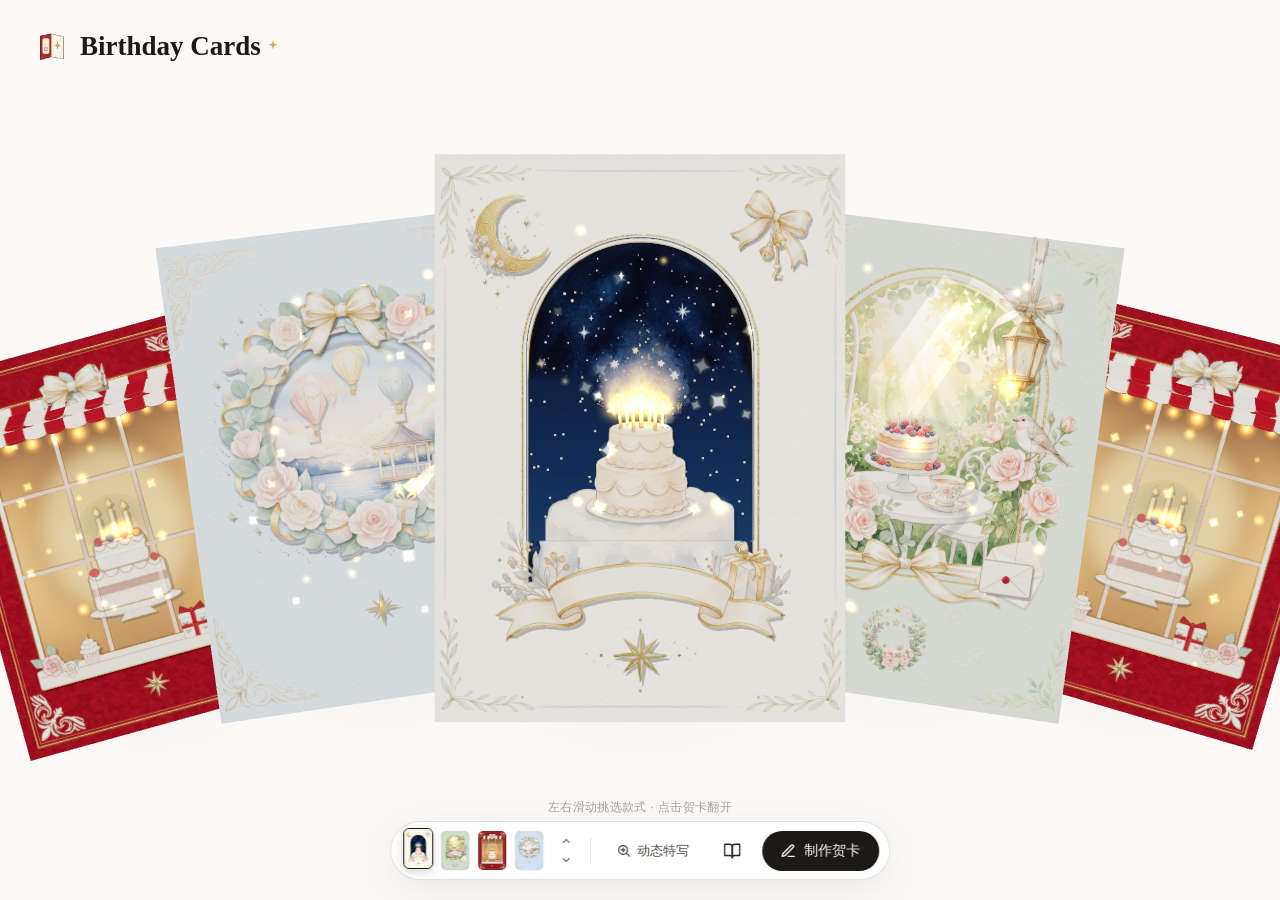
==== commit 65a624d2: "Improve mobile & WeChat compatibility: remove Google Fonts & importmap, fix mobile dock layout" ====
--- a/docs/index.html
+++ b/docs/index.html
@@ -8,17 +8,7 @@
   <meta property="og:description" content="亲手挑一张 3D 立体生日贺卡，写下祝福、装进信封、盖上火漆印章，附带专属微信生日红包送给朋友。" />
   <meta property="og:type" content="website" />
   <link rel="icon" type="image/webp" href="./assets/brand/mark.webp" />
-  <link rel="preconnect" href="https://fonts.googleapis.com" />
-  <link rel="preconnect" href="https://fonts.gstatic.com" crossorigin />
-  <link href="https://fonts.googleapis.com/css2?family=Caveat:wght@500;600&family=Cormorant+Garamond:ital,wght@0,500;0,600;1,500&family=Ma+Shan+Zheng&family=Noto+Serif+SC:wght@400;600&display=swap" rel="stylesheet" />
   <link rel="stylesheet" href="./css/styles.css" />
-  <script type="importmap">
-    {
-      "imports": {
-        "three": "./vendor/three.module.js"
-      }
-    }
-  </script>
 </head>
 <body>
   <div id="site-loading" class="site-loading" aria-hidden="false">
@@ -43,7 +33,19 @@
   <script>
     window.__STANDALONE_BUNDLE__ = true;
     window.__INLINE_ASSETS__ = {"/assets/brand/mark.png": "./assets/brand/mark.webp", "/assets/cards/candlelight-wish/cover.png": "./assets/cards/candlelight-wish/cover.webp", "/assets/cards/candlelight-wish/emblem.png": "./assets/cards/candlelight-wish/emblem.webp", "/assets/cards/candlelight-wish/foil.png": "./assets/cards/candlelight-wish/foil.webp", "/assets/cards/candlelight-wish/layers/bg.png": "./assets/cards/candlelight-wish/layers/bg.webp", "/assets/cards/candlelight-wish/layers/cake.png": "./assets/cards/candlelight-wish/layers/cake.webp", "/assets/cards/candlelight-wish/layers/frame.png": "./assets/cards/candlelight-wish/layers/frame.webp", "/assets/cards/candlelight-wish/layers/prop-bells.png": "./assets/cards/candlelight-wish/layers/prop-bells.webp", "/assets/cards/candlelight-wish/layers/prop-moon.png": "./assets/cards/candlelight-wish/layers/prop-moon.webp", "/assets/cards/candlelight-wish/layers/prop-ribbon.png": "./assets/cards/candlelight-wish/layers/prop-ribbon.webp", "/assets/cards/candlelight-wish/layers/prop-star.png": "./assets/cards/candlelight-wish/layers/prop-star.webp", "/assets/cards/candlelight-wish/relief-normal.png": "./assets/cards/candlelight-wish/relief-normal.webp", "/assets/cards/candlelight-wish/thumb.png": "./assets/cards/candlelight-wish/thumb.webp", "/assets/cards/garden-tea/cover.png": "./assets/cards/garden-tea/cover.webp", "/assets/cards/garden-tea/emblem.png": "./assets/cards/garden-tea/emblem.webp", "/assets/cards/garden-tea/foil.png": "./assets/cards/garden-tea/foil.webp", "/assets/cards/garden-tea/layers/bg.png": "./assets/cards/garden-tea/layers/bg.webp", "/assets/cards/garden-tea/layers/frame.png": "./assets/cards/garden-tea/layers/frame.webp", "/assets/cards/garden-tea/layers/prop-envelope.png": "./assets/cards/garden-tea/layers/prop-envelope.webp", "/assets/cards/garden-tea/layers/prop-lantern.png": "./assets/cards/garden-tea/layers/prop-lantern.webp", "/assets/cards/garden-tea/layers/prop-ribbon.png": "./assets/cards/garden-tea/layers/prop-ribbon.webp", "/assets/cards/garden-tea/layers/prop-wreath.png": "./assets/cards/garden-tea/layers/prop-wreath.webp", "/assets/cards/garden-tea/layers/table.png": "./assets/cards/garden-tea/layers/table.webp", "/assets/cards/garden-tea/relief-normal.png": "./assets/cards/garden-tea/relief-normal.webp", "/assets/cards/garden-tea/thumb.png": "./assets/cards/garden-tea/thumb.webp", "/assets/cards/patisserie-window/cover.png": "./assets/cards/patisserie-window/cover.webp", "/assets/cards/patisserie-window/emblem.png": "./assets/cards/patisserie-window/emblem.webp", "/assets/cards/patisserie-window/foil.png": "./assets/cards/patisserie-window/foil.webp", "/assets/cards/patisserie-window/layers/awning-tex.png": "./assets/cards/patisserie-window/layers/awning-tex.webp", "/assets/cards/patisserie-window/layers/bg.png": "./assets/cards/patisserie-window/layers/bg.webp", "/assets/cards/patisserie-window/layers/cake.png": "./assets/cards/patisserie-window/layers/cake.webp", "/assets/cards/patisserie-window/layers/frame.png": "./assets/cards/patisserie-window/layers/frame.webp", "/assets/cards/patisserie-window/layers/prop-bow.png": "./assets/cards/patisserie-window/layers/prop-bow.webp", "/assets/cards/patisserie-window/layers/prop-sill.png": "./assets/cards/patisserie-window/layers/prop-sill.webp", "/assets/cards/patisserie-window/relief-normal.png": "./assets/cards/patisserie-window/relief-normal.webp", "/assets/cards/patisserie-window/thumb.png": "./assets/cards/patisserie-window/thumb.webp", "/assets/cards/sky-balloons/cover.png": "./assets/cards/sky-balloons/cover.webp", "/assets/cards/sky-balloons/emblem.png": "./assets/cards/sky-balloons/emblem.webp", "/assets/cards/sky-balloons/foil.png": "./assets/cards/sky-balloons/foil.webp", "/assets/cards/sky-balloons/layers/balloon-blue.png": "./assets/cards/sky-balloons/layers/balloon-blue.webp", "/assets/cards/sky-balloons/layers/balloon-gold.png": "./assets/cards/sky-balloons/layers/balloon-gold.webp", "/assets/cards/sky-balloons/layers/balloon-pink.png": "./assets/cards/sky-balloons/layers/balloon-pink.webp", "/assets/cards/sky-balloons/layers/bg.png": "./assets/cards/sky-balloons/layers/bg.webp", "/assets/cards/sky-balloons/layers/frame.png": "./assets/cards/sky-balloons/layers/frame.webp", "/assets/cards/sky-balloons/layers/prop-bow.png": "./assets/cards/sky-balloons/layers/prop-bow.webp", "/assets/cards/sky-balloons/layers/prop-star.png": "./assets/cards/sky-balloons/layers/prop-star.webp", "/assets/cards/sky-balloons/layers/wreath.png": "./assets/cards/sky-balloons/layers/wreath.webp", "/assets/cards/sky-balloons/relief-normal.png": "./assets/cards/sky-balloons/relief-normal.webp", "/assets/cards/sky-balloons/thumb.png": "./assets/cards/sky-balloons/thumb.webp", "/assets/stickers/balloon.png": "./assets/stickers/balloon.webp", "/assets/stickers/bow.png": "./assets/stickers/bow.webp", "/assets/stickers/cake.png": "./assets/stickers/cake.webp", "/assets/stickers/candle.png": "./assets/stickers/candle.webp", "/assets/stickers/crown.png": "./assets/stickers/crown.webp", "/assets/stickers/cupcake.png": "./assets/stickers/cupcake.webp", "/assets/stickers/envelope.png": "./assets/stickers/envelope.webp", "/assets/stickers/gift.png": "./assets/stickers/gift.webp", "/assets/stickers/moon.png": "./assets/stickers/moon.webp", "/assets/stickers/sparkles.png": "./assets/stickers/sparkles.webp", "/assets/stickers/star-gold.png": "./assets/stickers/star-gold.webp", "/assets/stickers/wreath.png": "./assets/stickers/wreath.webp", "/assets/textures/kraft-albedo.png": "./assets/textures/kraft-albedo.webp", "/assets/textures/kraft-normal.png": "./assets/textures/kraft-normal.webp", "/assets/textures/lining-crimson-stars.png": "./assets/textures/lining-crimson-stars.webp", "/assets/textures/pearl-normal.png": "./assets/textures/pearl-normal.webp", "/assets/textures/watercolor-normal.png": "./assets/textures/watercolor-normal.webp", "/assets/textures/watercolor-rough.png": "./assets/textures/watercolor-rough.webp"};
+    (function () {
+      function hideSplash() {
+        var el = document.getElementById('site-loading');
+        if (el) {
+          el.classList.add('hidden');
+          el.setAttribute('aria-hidden', 'true');
+        }
+      }
+      window.addEventListener('error', hideSplash);
+      setTimeout(hideSplash, 6000);
+    })();
   </script>
-  <script type="module" src="./js/main.js"></script>
+  <script src="./js/three.bundle.js"></script>
+  <script src="./js/app.bundle.js"></script>
 </body>
 </html>
--- a/docs/css/styles.css
+++ b/docs/css/styles.css
@@ -2202,4 +2202,57 @@
   .outbox-item {
     flex-wrap: wrap;
   }
-}
+
+  .home-dock {
+    max-width: calc(100vw - 16px);
+    gap: 6px;
+    padding: 6px 8px;
+    bottom: max(14px, env(safe-area-inset-bottom));
+  }
+
+  .dock-thumbs {
+    gap: 4px;
+  }
+
+  .dock-thumb-btn {
+    width: 24px;
+    height: 34px;
+    border-radius: 5px;
+  }
+
+  .dock-nav-arrows {
+    display: none;
+  }
+
+  .dock-divider {
+    margin: 0 1px;
+  }
+
+  .dock-pill-toggle {
+    padding: 6px 9px;
+    font-size: 12px;
+    gap: 4px;
+    white-space: nowrap;
+  }
+
+  .dock-icon-btn {
+    width: 34px;
+    height: 34px;
+  }
+
+  .primary-pill-btn {
+    padding: 8px 12px;
+    font-size: 13px;
+    white-space: nowrap;
+  }
+
+  .letter-dock,
+  .closeup-stops-bar {
+    max-width: calc(100vw - 16px);
+  }
+
+  .letter-dock {
+    gap: 6px;
+    padding: 6px 8px;
+  }
+}
